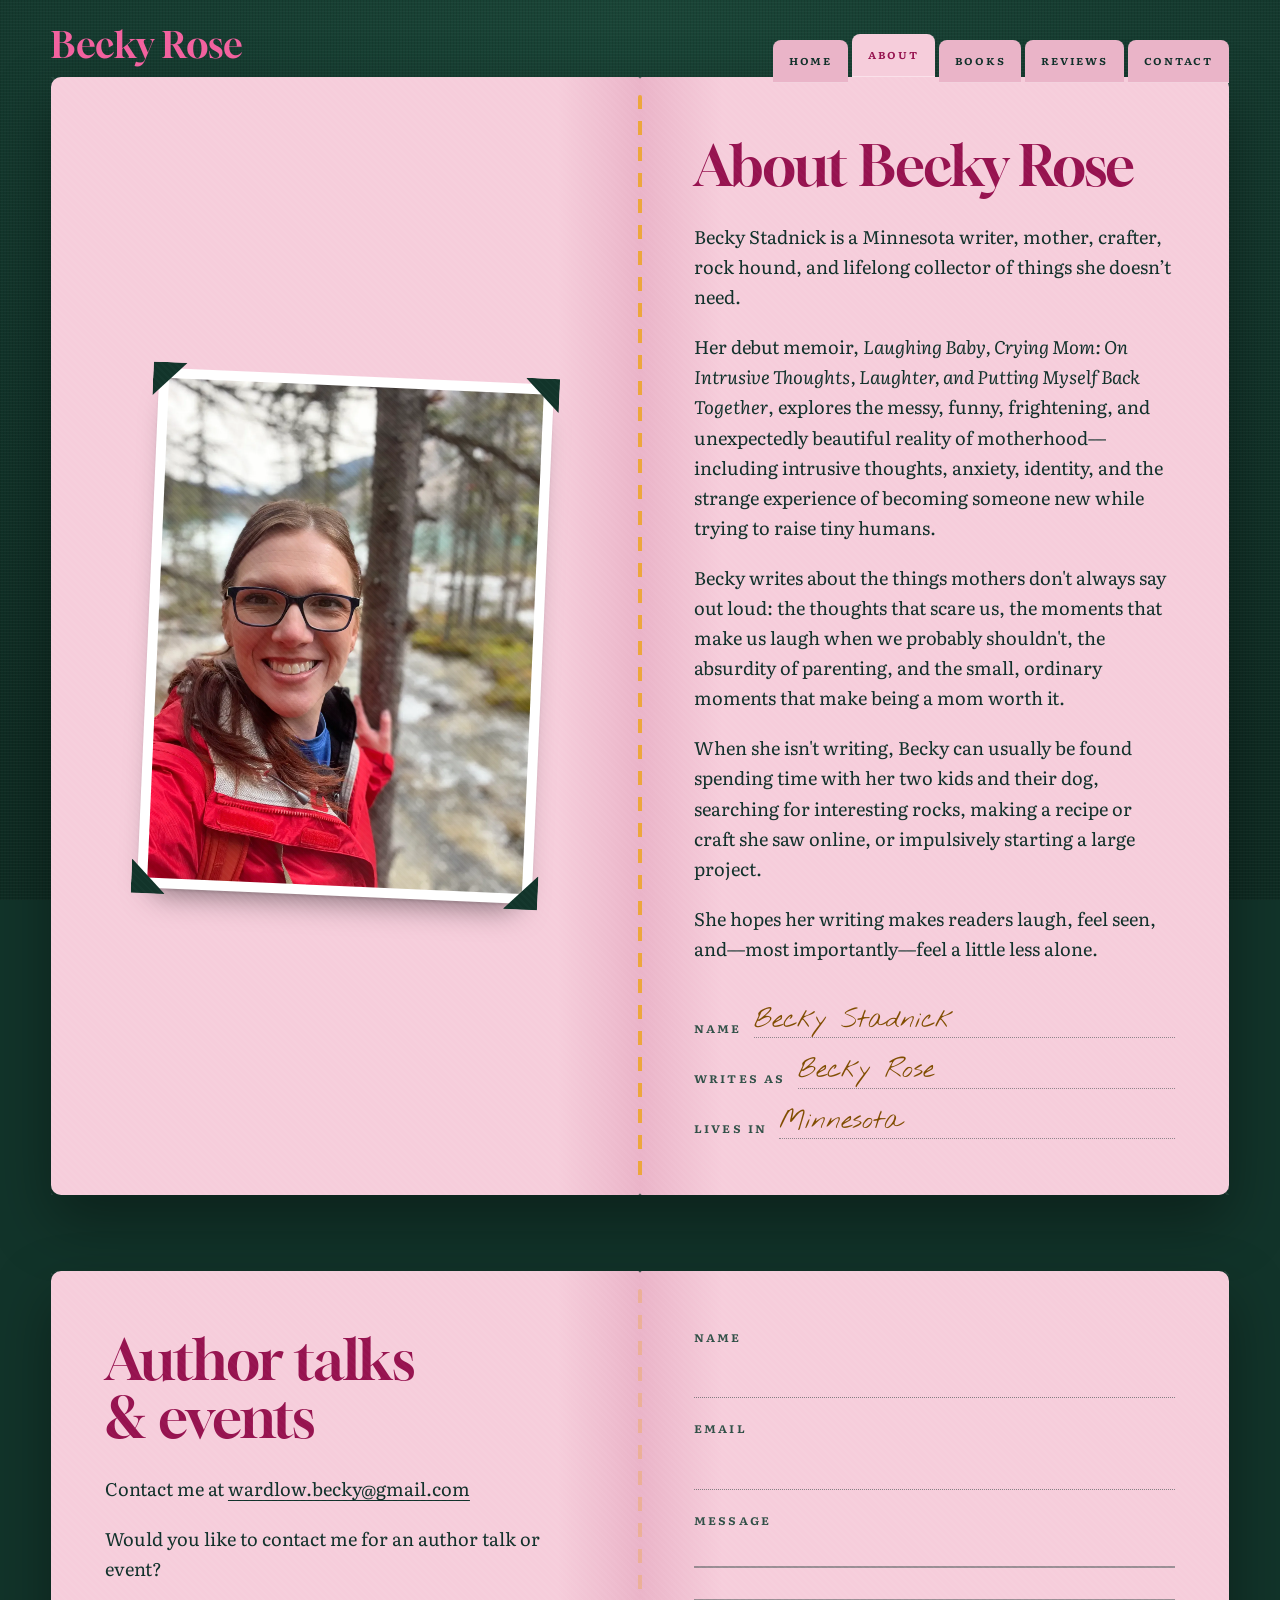
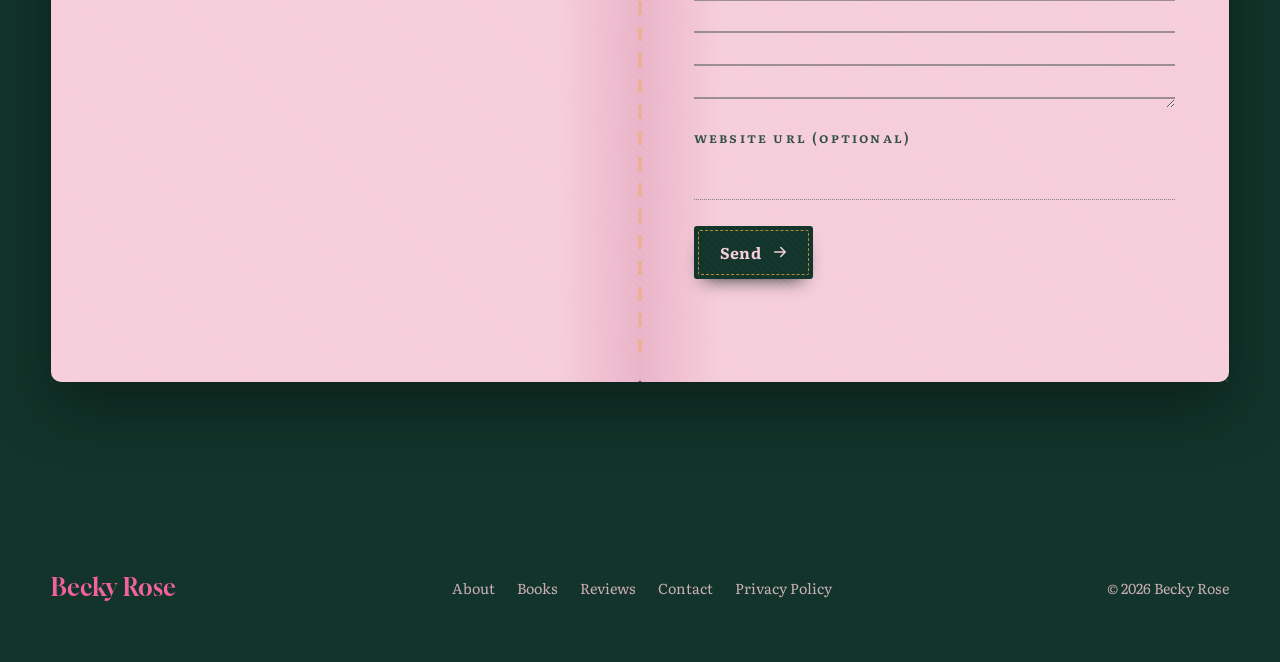
==== about.html @ a7c7b1b5 "Redesign Becky Rose author site as a baby-book world Static HTML/CSS rebuild of writerbeckyrose.com:" ====
<!doctype html>
<html lang="en">
<head>
  <meta charset="utf-8">
  <meta name="viewport" content="width=device-width, initial-scale=1">
  <title>About | Becky Rose</title>
  <meta name="description" content="Becky Stadnick is a Minnesota writer, mother, crafter, rock hound, and lifelong collector of things she doesn’t need.">
  <meta name="theme-color" content="#12342a">
  <meta property="og:title" content="About | Becky Rose">
  <meta property="og:description" content="Becky Stadnick is a Minnesota writer, mother, crafter, rock hound, and lifelong collector of things she doesn’t need.">
  <meta property="og:image" content="assets/cover.webp">
  <link rel="icon" href="assets/favicon.svg" type="image/svg+xml">
  <link rel="preconnect" href="https://fonts.googleapis.com">
  <link rel="preconnect" href="https://fonts.gstatic.com" crossorigin>
  <link href="https://fonts.googleapis.com/css2?family=Gloock&family=Literata:ital,opsz,wght@0,7..72,400;0,7..72,600;0,7..72,700;1,7..72,400&family=Nothing+You+Could+Do&display=swap" rel="stylesheet">
  <link rel="stylesheet" href="styles.css">
  <script>document.documentElement.classList.add("js")</script>
</head>
<body>
  <a class="skip" href="#main">Skip to content</a>
  <header class="site-head">
    <a class="stamp" href="index.html">Becky Rose</a>
    <nav aria-label="Main">
      <button class="menu-btn" aria-expanded="false" aria-controls="site-tabs"><svg viewBox="0 0 24 24" fill="none" stroke="currentColor" stroke-width="2" stroke-linecap="round" aria-hidden="true"><path d="M4 7h16M4 12h16M4 17h16"/></svg>Menu</button>
      <ul class="tabs" id="site-tabs">
        <li><a href="index.html">Home</a></li>
        <li><a href="about.html" aria-current="page">About</a></li>
        <li><a href="books.html">Books</a></li>
        <li><a href="reviews.html">Reviews</a></li>
        <li><a href="contact.html">Contact</a></li>
      </ul>
    </nav>
  </header>
  <main id="main">
    <div class="album">

      <section class="spread mother" aria-labelledby="about-title">
        <div class="page page--left">
          <div>
            <div class="tipped settle"><span class="corner corner--tl"></span><span class="corner corner--tr"></span><span class="corner corner--bl"></span><span class="corner corner--br"></span>
              <img src="assets/becky.webp" width="1350" height="1800" alt="Becky Rose smiling in a red rain jacket beside a tree, with a river and mountains behind her." fetchpriority="high">
            </div>
          </div>
        </div>
        <div class="page page--right prose">
          <h1 class="page-title" id="about-title">About Becky Rose</h1>
          <p>Becky Stadnick is a Minnesota writer, mother, crafter, rock hound, and lifelong collector of things she doesn’t need.</p>
          <p>Her debut memoir, <cite>Laughing Baby, Crying Mom: On Intrusive Thoughts, Laughter, and Putting Myself Back Together</cite>, explores the messy, funny, frightening, and unexpectedly beautiful reality of motherhood—including intrusive thoughts, anxiety, identity, and the strange experience of becoming someone new while trying to raise tiny humans.</p>
          <p>Becky writes about the things mothers don't always say out loud: the thoughts that scare us, the moments that make us laugh when we probably shouldn't, the absurdity of parenting, and the small, ordinary moments that make being a mom worth it.</p>
          <p>When she isn't writing, Becky can usually be found spending time with her two kids and their dog, searching for interesting rocks, making a recipe or craft she saw online, or impulsively starting a large project.</p>
          <p>She hopes her writing makes readers laugh, feel seen, and—most importantly—feel a little less alone.</p>
          <div class="fact-list">
            <div class="field"><span class="label">Name</span><span class="line"><span class="hand write-in" data-delay="200">Becky Stadnick</span></span></div>
            <div class="field"><span class="label">Writes as</span><span class="line"><span class="hand write-in" data-delay="500">Becky Rose</span></span></div>
            <div class="field"><span class="label">Lives in</span><span class="line"><span class="hand write-in" data-delay="800">Minnesota</span></span></div>
          </div>
        </div>
      </section>

      <section class="spread write" aria-labelledby="write">
        <div class="page page--left prose">
          <h2 class="page-title" id="write">Author talks &amp; events</h2>
          <p>Contact me at <a href="mailto:wardlow.becky@gmail.com">wardlow.becky@gmail.com</a></p>
          <p>Would you like to contact me for an author talk or event?</p>
        </div>
        <div class="page page--right">
          <form class="form" data-placeholder action="#" method="post">
            <label><span class="label">Name</span><input type="text" name="name" autocomplete="name" required></label>
            <label><span class="label">Email</span><input type="email" name="email" autocomplete="email" required></label>
            <label><span class="label">Message</span><textarea name="message" rows="5" required></textarea></label>
            <label><span class="label">Website URL (optional)</span><input type="url" name="website" autocomplete="url"></label>
            <div class="actions" style="margin-top:8px">
              <button class="btn" type="submit">Send <svg viewBox="0 0 24 24" fill="none" stroke="currentColor" stroke-width="2" stroke-linecap="round" stroke-linejoin="round" aria-hidden="true"><path d="M5 12h14M13 6l6 6-6 6"/></svg></button>
            </div>
            <p class="form-status" role="status" aria-live="polite"></p>
          </form>
        </div>
      </section>
    </div>
  </main>
  <footer class="site-foot">
    <a class="stamp" href="index.html">Becky Rose</a>
    <nav aria-label="Footer">
      <a href="about.html">About</a>
      <a href="books.html">Books</a>
      <a href="reviews.html">Reviews</a>
      <a href="contact.html">Contact</a>
      <a href="privacy.html">Privacy Policy</a>
    </nav>
    <p>&copy; 2026 Becky Rose</p>
  </footer>
  <script src="main.js" defer></script>
</body>
</html>
---- styles.css ----
/* Becky Rose — "The Baby Book, Kept for Mom"
   Four inks: bookcloth green, foil pink, page blush, marigold yarn. */

:root {
  --cloth: #12342a;
  --cloth-deep: #0b1f19;
  --cloth-lift: #1a4537;
  --foil: #f2629f;
  --foil-deep: #96134f;
  --page: #f6cddb;
  --page-shade: #eab4c8;
  --yarn: #eda73c;
  --yarn-ink: #7f4c00; /* marigold yarn darkened for text: 4.5:1+ on --page */
  --ink: #10302a;
  --ink-soft: #2f4f46;

  --f-display: "Gloock", "Times New Roman", serif;
  --f-text: "Literata", Georgia, serif;
  --f-hand: "Nothing You Could Do", "Segoe Script", cursive;

  --gutter: clamp(16px, 4vw, 56px);
  --page-pad: clamp(24px, 4.2vw, 64px);
  --ease-out: cubic-bezier(0.16, 1, 0.3, 1);
  --shadow-page: 0 1px 0 rgba(255,255,255,.35) inset, 0 18px 40px -18px rgba(0,0,0,.55), 0 4px 10px -4px rgba(0,0,0,.35);
}

*, *::before, *::after { box-sizing: border-box; }

html {
  scrollbar-color: var(--foil) var(--cloth-deep);
  -webkit-text-size-adjust: 100%;
}

body {
  margin: 0;
  color: var(--ink);
  font-family: var(--f-text);
  font-size: clamp(1.02rem, 0.96rem + 0.25vw, 1.14rem);
  line-height: 1.65;
  background-color: var(--cloth);
  /* woven bookcloth grain */
  background-image:
    repeating-linear-gradient(0deg, rgba(255,255,255,.028) 0 1px, transparent 1px 3px),
    repeating-linear-gradient(90deg, rgba(0,0,0,.09) 0 1px, transparent 1px 3px),
    radial-gradient(120% 90% at 50% 0%, var(--cloth-lift), var(--cloth) 60%, #0f2c23);
  background-attachment: fixed;
  caret-color: var(--foil-deep);
  overflow-x: hidden;
}

::selection { background: var(--foil); color: #fff; }

img { max-width: 100%; display: block; }

a { color: inherit; text-underline-offset: .22em; text-decoration-thickness: 1px; }
a:hover { text-decoration-color: var(--foil); }

:focus-visible {
  outline: 2px dashed var(--yarn);
  outline-offset: 4px;
  border-radius: 2px;
}

.skip {
  position: absolute; left: 16px; top: -60px; z-index: 50;
  background: var(--yarn); color: var(--cloth-deep);
  padding: 10px 16px; font-weight: 600; border-radius: 3px;
  transition: top .2s var(--ease-out);
}
.skip:focus { top: 16px; }

/* ---------- Header: foil-stamped name + index tabs ---------- */

.site-head {
  position: relative;
  z-index: 10;
  display: flex;
  align-items: flex-end;
  justify-content: space-between;
  gap: 24px;
  max-width: 1320px;
  margin: 0 auto;
  padding: 26px var(--gutter) 0;
}

.stamp {
  font-family: var(--f-display);
  font-size: clamp(1.6rem, 1.2rem + 1.4vw, 2.3rem);
  line-height: 1;
  color: var(--foil);
  text-decoration: none;
  letter-spacing: .01em;
  padding-bottom: 14px;
}
.stamp:hover { color: var(--page); }

.tabs {
  display: flex;
  gap: 4px;
  list-style: none;
  margin: 0;
  padding: 0;
}
.tabs a {
  display: block;
  padding: 10px 16px 12px;
  font-size: .78rem;
  font-variant: all-small-caps;
  letter-spacing: .14em;
  font-weight: 600;
  text-decoration: none;
  color: var(--ink);
  background: var(--page-shade);
  border-radius: 8px 8px 0 0;
  box-shadow: 0 -1px 0 rgba(255,255,255,.4) inset;
  transform: translateY(6px);
  transition: transform .35s var(--ease-out), background .2s;
}
.tabs a:hover { transform: translateY(0); background: var(--page); }
.tabs a[aria-current="page"] {
  background: var(--page);
  transform: translateY(0);
  color: var(--foil-deep);
}

.menu-btn { display: none; }

/* ---------- Album + spreads ---------- */

main { position: relative; }

.album {
  position: relative;
  max-width: 1320px;
  margin: 0 auto;
  padding: 0 var(--gutter) clamp(48px, 8vw, 120px);
}

.spread {
  position: relative;
  display: grid;
  grid-template-columns: 1fr 1fr;
  margin-bottom: clamp(40px, 6vw, 88px);
  filter: drop-shadow(0 26px 30px rgba(0,0,0,.35));
}

.page {
  position: relative;
  background: var(--page);
  padding: var(--page-pad);
  min-width: 0;
}
.page::after { /* faint card tooth */
  content: "";
  position: absolute; inset: 0;
  pointer-events: none;
  background:
    repeating-linear-gradient(45deg, rgba(255,255,255,.07) 0 2px, transparent 2px 5px);
  mix-blend-mode: soft-light;
}
.page--left {
  border-radius: 10px 2px 2px 10px;
  background: linear-gradient(90deg, var(--page) 0%, var(--page) 86%, var(--page-shade) 100%);
}
.page--right {
  border-radius: 2px 10px 10px 2px;
  background: linear-gradient(270deg, var(--page) 0%, var(--page) 86%, var(--page-shade) 100%);
}
.page--full {
  grid-column: 1 / -1;
  border-radius: 10px;
}

/* The stitched spine — nothing hidden */
.spread::before {
  content: "";
  position: absolute;
  z-index: 3;
  top: 18px; bottom: 18px;
  left: 50%;
  width: 4px;
  margin-left: -2px;
  background: repeating-linear-gradient(180deg, var(--yarn) 0 14px, transparent 14px 26px);
  border-radius: 2px;
  opacity: .35;
  transition: opacity .8s var(--ease-out);
}
.spread.is-current::before { opacity: 1; }
.spread--single::before { display: none; }

/* ---------- Printed form system ---------- */

.label {
  display: block;
  font-family: var(--f-text);
  font-variant: all-small-caps;
  letter-spacing: .16em;
  font-weight: 600;
  font-size: .86rem;
  color: var(--ink-soft);
  margin: 0;
}

.field {
  display: grid;
  grid-template-columns: auto 1fr;
  align-items: end;
  gap: 12px;
  padding: 10px 0 2px;
}
.field .line {
  border-bottom: 1.5px dotted rgba(16,48,42,.45);
  min-height: 2.1em;
  display: flex;
  align-items: flex-end;
  padding-bottom: 2px;
}

.hand {
  font-family: var(--f-hand);
  color: var(--yarn-ink);
  font-size: 1.45em;
  line-height: 1.1;
  display: inline-block;
}

.page-title {
  font-family: var(--f-display);
  font-weight: 400;
  font-size: clamp(2.2rem, 1.6rem + 2.4vw, 3.6rem);
  line-height: 1.02;
  letter-spacing: -0.015em;
  color: var(--foil-deep);
  margin: 6px 0 28px;
  text-wrap: balance;
}

.prose p { margin: 0 0 1.1em; max-width: 64ch; }
.prose p:last-child { margin-bottom: 0; }
.prose .lede {
  font-size: 1.22em;
  line-height: 1.5;
  font-style: italic;
}

/* ---------- Buttons: stamped tabs ---------- */

.actions { display: flex; flex-wrap: wrap; gap: 14px 22px; align-items: center; margin-top: 34px; }

.btn {
  display: inline-flex;
  align-items: center;
  gap: 10px;
  font-family: var(--f-text);
  font-weight: 700;
  font-size: .98rem;
  letter-spacing: .02em;
  text-decoration: none;
  padding: 15px 24px 15px 26px;
  background: var(--cloth);
  color: var(--page);
  border-radius: 3px 3px 3px 3px;
  border: 0;
  cursor: pointer;
  box-shadow: 0 10px 18px -10px rgba(11,31,25,.9);
  position: relative;
  transition: transform .3s var(--ease-out), background .2s, box-shadow .3s var(--ease-out);
}
.btn::before { /* stitched edge */
  content: "";
  position: absolute; inset: 4px;
  border: 1.5px dashed rgba(237,167,60,.75);
  border-radius: 2px;
  pointer-events: none;
}
.btn svg { width: 18px; height: 18px; transition: transform .3s var(--ease-out); }
.btn:hover { background: var(--cloth-lift); transform: translateY(-2px); box-shadow: 0 16px 22px -12px rgba(11,31,25,.9); }
.btn:hover svg { transform: translateX(3px); }
.btn:active { transform: translateY(0); }

.btn--foil { background: var(--foil-deep); color: #fff; }
.btn--foil:hover { background: #bf2369; }

.link-hand {
  font-family: var(--f-hand);
  font-size: 1.35rem;
  color: var(--yarn-ink);
  text-decoration: underline;
  text-decoration-style: wavy;
  text-decoration-thickness: 1px;
  text-underline-offset: .3em;
}
.link-hand:hover { color: var(--ink); }

/* ---------- Photo corners + tipped-in images ---------- */

.tipped {
  position: relative;
  display: inline-block;
  background: #fff;
  padding: 10px;
  box-shadow: 0 2px 2px rgba(0,0,0,.08), 0 20px 30px -16px rgba(0,0,0,.5);
  transform: rotate(var(--tilt, -2deg));
}
.tipped img { width: 100%; height: auto; }
.corner {
  position: absolute;
  width: 34px; height: 34px;
  background: var(--cloth);
  z-index: 2;
}
.corner--tl { top: -6px; left: -6px; clip-path: polygon(0 0, 100% 0, 0 100%); }
.corner--tr { top: -6px; right: -6px; clip-path: polygon(0 0, 100% 0, 100% 100%); }
.corner--bl { bottom: -6px; left: -6px; clip-path: polygon(0 0, 0 100%, 100% 100%); }
.corner--br { bottom: -6px; right: -6px; clip-path: polygon(100% 0, 100% 100%, 0 100%); }

.caption {
  font-family: var(--f-hand);
  color: var(--ink-soft);
  font-size: 1.2rem;
  margin-top: 18px;
  text-align: center;
}

/* ---------- HOME: Arrival spread ---------- */

.arrival { min-height: min(820px, calc(100svh - 110px)); }
.arrival .page--left {
  display: grid;
  place-items: center;
  padding-block: clamp(36px, 5vw, 72px);
}
.arrival .page--left > div,
.mother .page--left > div { width: 100%; display: grid; justify-items: center; }
.arrival .tipped { width: min(380px, 78%); --tilt: -3deg; }

.arrival .page--right {
  display: flex;
  flex-direction: column;
  justify-content: center;
}

.arrival-form { display: grid; gap: 0; }
.arrival-form .field, .arrival-form .hook { max-width: 520px; }

.title-block { margin: 28px 0 8px; }
.title-script {
  display: block;
  font-family: var(--f-hand);
  color: var(--yarn-ink);
  font-size: clamp(2.3rem, 1.6rem + 2.6vw, 4.4rem);
  line-height: .9;
  transform: rotate(-3deg);
  transform-origin: left bottom;
  margin-left: -.05em;
}
.title-caps {
  display: block;
  font-family: var(--f-display);
  font-weight: 400;
  color: var(--foil-deep);
  font-size: clamp(3.4rem, 0.6rem + 8.2vw, 8.75rem);
  line-height: .86;
  letter-spacing: -0.025em;
  margin-top: 6px;
}
.title-sub {
  display: block;
  font-style: italic;
  font-size: clamp(1.05rem, .95rem + .4vw, 1.3rem);
  line-height: 1.4;
  margin-top: 18px;
  max-width: 30ch;
  color: var(--ink-soft);
}

.hook {
  margin: 22px 0 0;
  font-size: 1.08em;
  max-width: 46ch;
}

/* ---------- HOME: First words spread ---------- */

.nursery {
  position: relative;
  isolation: isolate;
  background: var(--cloth-deep);
  color: var(--page);
  overflow: hidden;
}
.nursery::before { /* the dim red nursery light */
  content: "";
  position: absolute;
  z-index: -1;
  width: 140%; aspect-ratio: 1;
  left: 50%; top: 60%;
  transform: translate(-50%, -50%);
  background: radial-gradient(closest-side, rgba(242,98,159,.42), rgba(150,19,79,.3) 45%, transparent 70%);
  animation: glow 7s ease-in-out infinite alternate;
}
.nursery::after { display: none; }
@keyframes glow {
  from { opacity: .75; transform: translate(-50%, -50%) scale(.96); }
  to   { opacity: 1;   transform: translate(-50%, -50%) scale(1.04); }
}
.nursery .label { color: rgba(246,205,219,.75); }
.nursery-quote {
  font-family: var(--f-display);
  font-weight: 400;
  font-size: clamp(1.8rem, 1.2rem + 2.2vw, 3rem);
  line-height: 1.12;
  letter-spacing: -0.01em;
  margin: 24px 0 0;
  text-wrap: balance;
}
.nursery-quote em { color: var(--foil); font-style: normal; }
.link-hand--night { color: var(--page); }
.link-hand--night:hover { color: var(--foil); }
.nursery .page--right, .nursery.page--right { background: var(--cloth-deep); }

.spread--words .page--right {
  display: flex; flex-direction: column; justify-content: flex-end;
  min-height: 100%;
}

/* ---------- Reviews: bilateral ---------- */

.said-head {
  grid-column: 1 / -1;
  text-align: center;
  padding: var(--page-pad) var(--page-pad) 0;
  background: var(--page);
  border-radius: 10px 10px 0 0;
  padding-bottom: 12px;
}
.said-head .page-title { margin-bottom: 0; }

.spread--said { grid-template-rows: auto 1fr; }
.spread--said::before { top: 150px; }
.spread--said .page--left { border-radius: 0 0 2px 10px; }
.spread--said .page--right { border-radius: 0 0 10px 2px; }

.review { margin: 0; display: flex; flex-direction: column; height: 100%; }
.review .mark {
  font-family: var(--f-display);
  font-size: 5rem;
  line-height: .6;
  color: var(--foil);
  height: .45em;
  display: block;
}
.review blockquote p { margin: 0; }
.review blockquote {
  margin: 0;
  font-size: clamp(1.1rem, 1rem + .45vw, 1.32rem);
  line-height: 1.55;
  font-style: italic;
}
.review figcaption {
  margin-top: auto;
  padding-top: 28px;
  display: flex;
  align-items: baseline;
  gap: 12px;
}
.review figcaption .hand { font-size: 1.9rem; }

.mood {
  font-variant: all-small-caps;
  letter-spacing: .16em;
  font-weight: 600;
  font-size: .86rem;
  color: var(--ink-soft);
}

/* ---------- Meet your mother ---------- */

.mother .page--left { display: grid; place-items: center; }
.mother .tipped { width: min(400px, 82%); --tilt: 2.5deg; }
.fact-list { margin: 26px 0 0; }

/* ---------- Write to me (form) ---------- */

.write .page--left .email {
  font-family: var(--f-hand);
  font-size: clamp(1.4rem, 1.1rem + 1vw, 2rem);
  color: var(--yarn-ink);
  word-break: break-word;
}

.form { display: grid; gap: 18px; }
.form label { display: grid; gap: 4px; }
.form input, .form textarea {
  font: inherit;
  font-family: var(--f-hand);
  font-size: 1.35rem;
  color: var(--yarn-ink);
  background: transparent;
  border: 0;
  border-bottom: 1.5px dotted rgba(16,48,42,.5);
  padding: 6px 2px 4px;
  border-radius: 0;
  width: 100%;
}
.form textarea {
  resize: vertical;
  min-height: 150px;
  line-height: 2.05rem;
  border-bottom: 0;
  background-image: repeating-linear-gradient(180deg, transparent 0 calc(2.05rem - 2px), rgba(16,48,42,.4) calc(2.05rem - 2px) 2.05rem);
  background-attachment: local;
}
.form input:focus, .form textarea:focus { outline: none; border-bottom-color: var(--foil-deep); border-bottom-style: solid; }
.form textarea:focus { background-image: repeating-linear-gradient(180deg, transparent 0 calc(2.05rem - 2px), rgba(168,25,90,.6) calc(2.05rem - 2px) 2.05rem); }
.form ::placeholder { color: rgba(47,79,70,.7); }
.form .note { font-size: .88rem; color: var(--ink-soft); margin: 0; }
.form-status {
  font-family: var(--f-hand);
  font-size: 1.4rem;
  color: var(--foil-deep);
  min-height: 1.4em;
  margin: 0;
}

/* ---------- Books shelf ---------- */

.shelf-item {
  display: grid;
  grid-template-columns: minmax(180px, 300px) 1fr;
  gap: clamp(28px, 5vw, 72px);
  align-items: center;
}
.shelf-item .tipped { --tilt: -2deg; width: 100%; }
.shelf-item h2 {
  font-family: var(--f-display);
  font-weight: 400;
  font-size: clamp(1.8rem, 1.3rem + 1.8vw, 2.8rem);
  line-height: 1.05;
  margin: 10px 0 18px;
  text-wrap: balance;
}
.shelf-item h2 { color: var(--foil-deep); }
.shelf-item h2 a { text-decoration: none; }
.shelf-item h2 a:hover { color: var(--ink); }

.retailers { display: flex; flex-wrap: wrap; gap: 10px; list-style: none; padding: 0; margin: 22px 0 0; }
.retailers a {
  display: inline-block;
  padding: 9px 16px;
  border: 1.5px dashed var(--ink-soft);
  border-radius: 3px;
  text-decoration: none;
  font-weight: 600;
  font-size: .92rem;
  transition: background .2s, color .2s, border-color .2s;
}
.retailers a:hover { background: var(--cloth); color: var(--page); border-color: var(--cloth); }

/* ---------- Privacy / long read ---------- */

.legal h2 {
  font-family: var(--f-display);
  font-weight: 400;
  font-size: 1.55rem;
  margin: 2.2em 0 .5em;
}
.legal h3 { font-size: 1.05rem; margin: 1.6em 0 .4em; }
.legal ul { padding-left: 1.2em; max-width: 64ch; }
.legal li { margin-bottom: .45em; }
.legal li::marker { color: var(--foil-deep); }

/* ---------- Footer ---------- */

.site-foot {
  max-width: 1320px;
  margin: 0 auto;
  padding: 0 var(--gutter) 48px;
  display: flex;
  flex-wrap: wrap;
  gap: 12px 28px;
  justify-content: space-between;
  align-items: center;
  color: rgba(246,205,219,.8);
  font-size: .9rem;
}
.site-foot .stamp { font-size: 1.5rem; padding: 0; }
.site-foot nav { display: flex; gap: 22px; flex-wrap: wrap; }
.site-foot a { text-decoration: none; }
.site-foot a:hover { color: var(--foil); }

/* ---------- Motion: handwriting writes itself in ---------- */

.js .write-in {
  clip-path: inset(-20% 100% -20% 0);
  transition: clip-path 1.4s var(--ease-out);
}
.js .write-in.is-in { clip-path: inset(-20% -5% -20% 0); }

.js .settle {
  opacity: 0;
  transform: translateY(18px) rotate(var(--tilt, 0deg));
  transition: opacity .9s var(--ease-out), transform 1.1s var(--ease-out);
}
.js .settle.is-in { opacity: 1; transform: translateY(0) rotate(var(--tilt, 0deg)); }

@media (prefers-reduced-motion: reduce) {
  .js .write-in, .js .settle { clip-path: none; opacity: 1; transform: rotate(var(--tilt, 0deg)); transition: none; }
  .nursery::before { animation: none; }
  .tabs a, .btn, .btn svg { transition: none; }
}

/* ---------- Responsive ---------- */

@media (max-width: 900px) {
  .spread { grid-template-columns: 1fr; }
  .spread::before {
    top: 50%; bottom: auto;
    left: 18px; right: 18px;
    width: auto; height: 4px;
    margin: 0;
    background: repeating-linear-gradient(90deg, var(--yarn) 0 14px, transparent 14px 26px);
  }
  .page--left { border-radius: 10px 10px 2px 2px; background: linear-gradient(180deg, var(--page) 0 90%, var(--page-shade)); }
  .page--right { border-radius: 2px 2px 10px 10px; background: linear-gradient(0deg, var(--page) 0 90%, var(--page-shade)); }
  .nursery.page--right, .nursery .page--right { background: var(--cloth-deep); }
  .arrival { min-height: 0; }
  .arrival .page--left { order: 2; border-radius: 2px 2px 10px 10px; }
  .arrival .page--right { order: 1; border-radius: 10px 10px 2px 2px; }
  .arrival::before { display: none; }
  .spread--said::before, .spread--words::before, .mother::before, .write::before { display: none; }
  .spread--said { grid-template-rows: auto; }
  .spread--said .page--left, .spread--said .page--right { background: var(--page); }
  .spread--said .page--left { border-radius: 0; }
  .spread--said .page--right { border-radius: 0 0 10px 10px; padding-top: 0; }
  .shelf-item { grid-template-columns: 1fr; }
  .shelf-item .tipped { max-width: 280px; }
}

@media (max-width: 760px) {
  .site-head { align-items: center; padding-bottom: 14px; }
  .stamp { padding-bottom: 0; }
  .menu-btn {
    display: inline-flex; align-items: center; gap: 8px;
    background: var(--page); color: var(--ink);
    border: 0; border-radius: 4px;
    padding: 10px 14px;
    font: 600 .82rem var(--f-text);
    font-variant: all-small-caps; letter-spacing: .14em;
    cursor: pointer;
  }
  .menu-btn svg { width: 18px; height: 18px; }
  .tabs {
    position: absolute;
    top: 100%; left: var(--gutter); right: var(--gutter);
    flex-direction: column;
    gap: 0;
    background: var(--page);
    border-radius: 6px;
    padding: 8px;
    box-shadow: var(--shadow-page);
    display: none;
  }
  .tabs.is-open { display: flex; }
  .tabs a { transform: none; background: transparent; border-radius: 4px; font-size: .95rem; padding: 12px 14px; }
  .tabs a[aria-current="page"] { background: var(--page-shade); }
  .field { grid-template-columns: 1fr; gap: 0; }
  .site-foot { flex-direction: column; align-items: flex-start; }
}
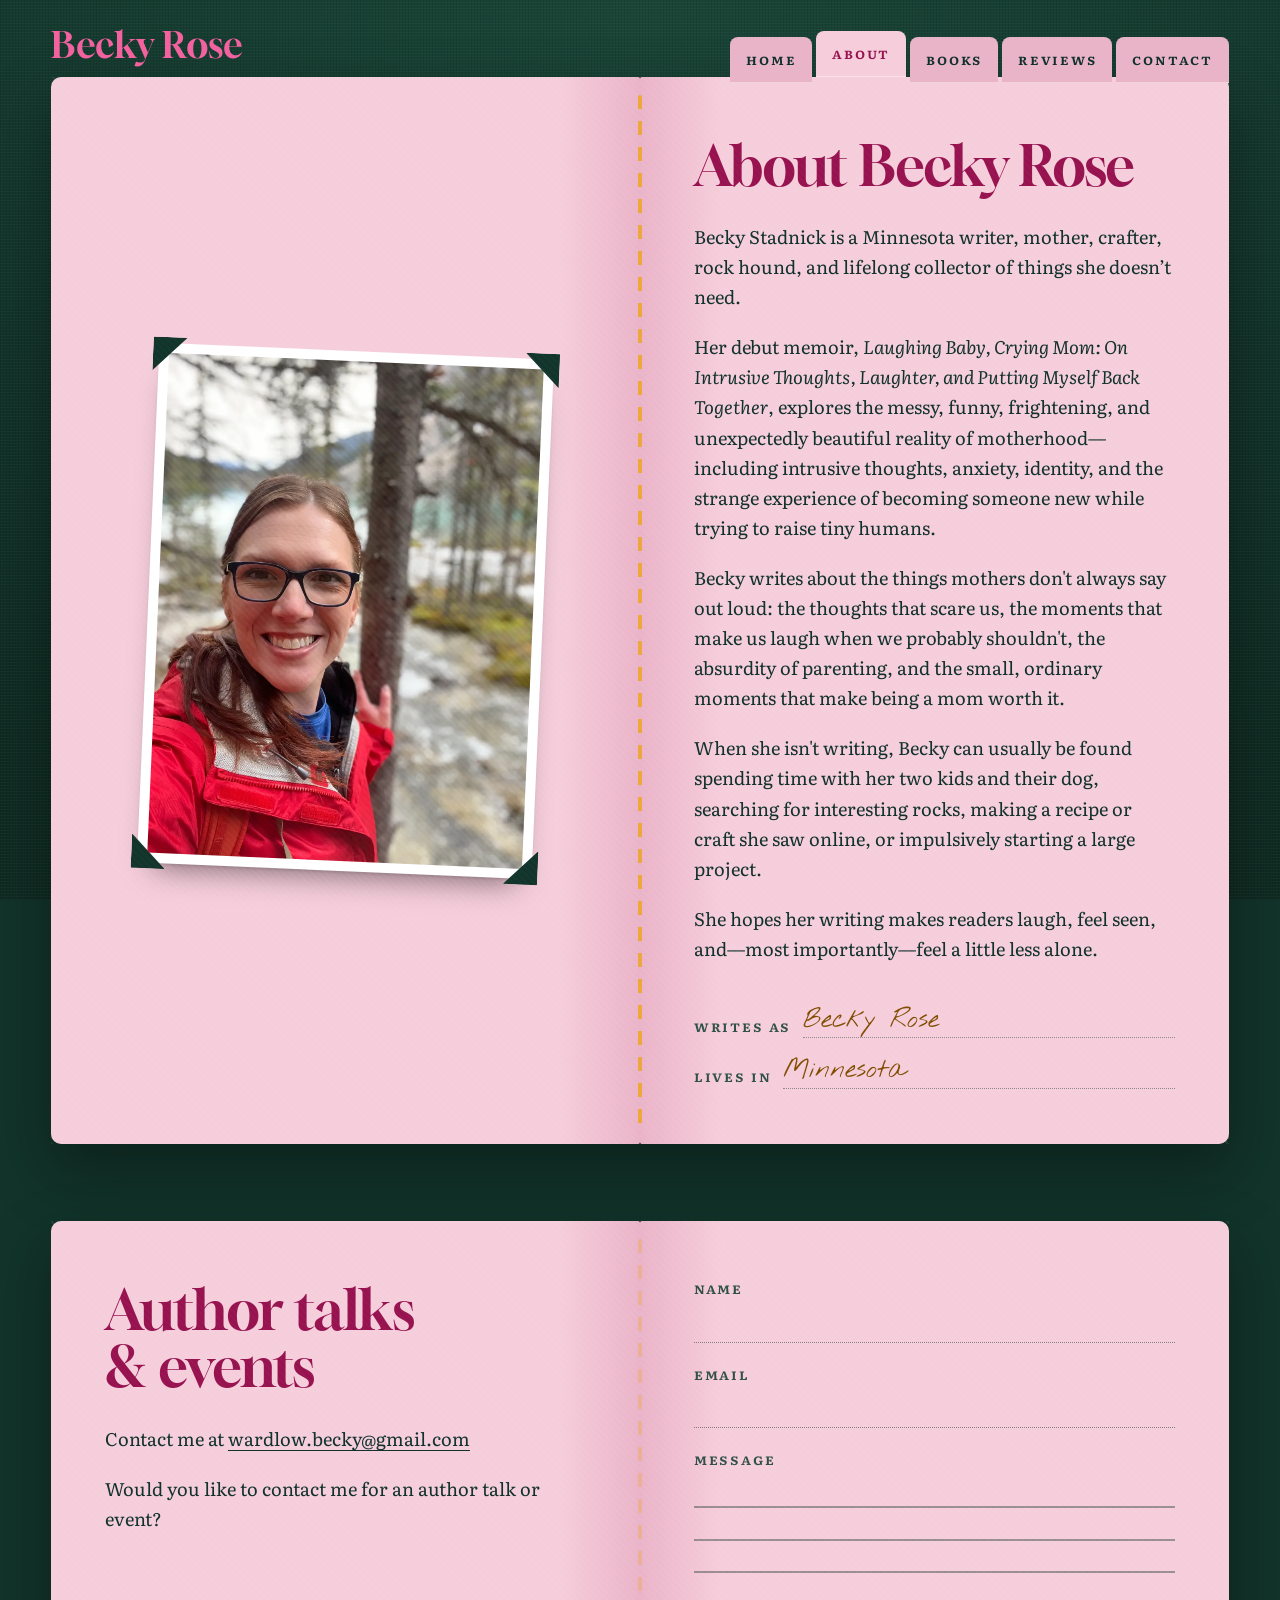
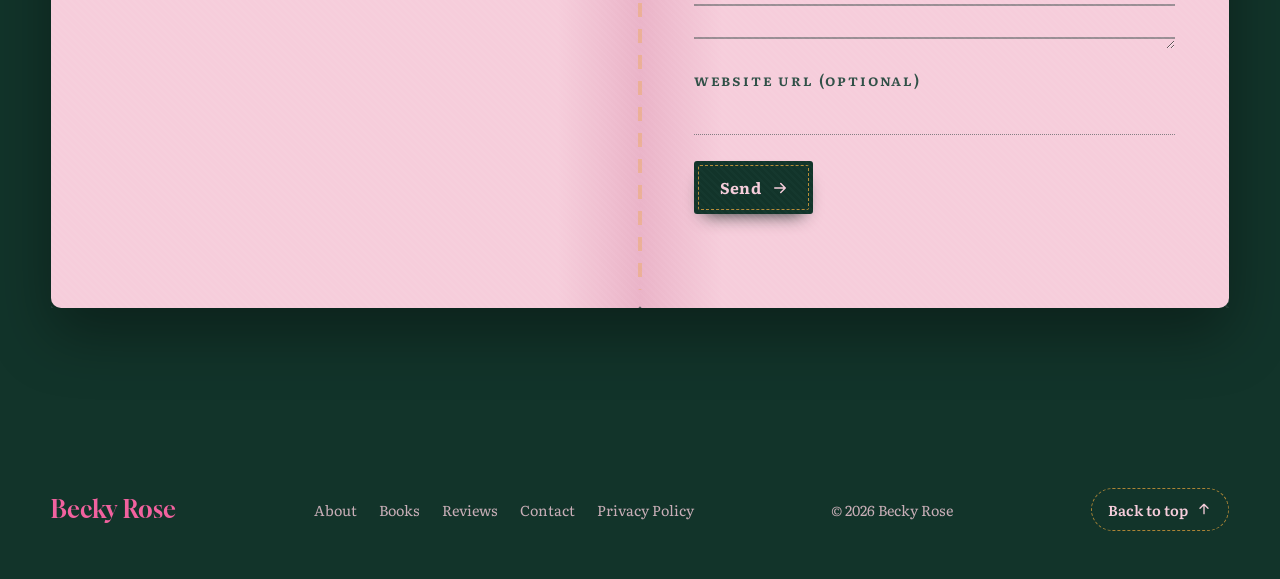
==== commit 69911a67: "Polish design: reviews, fonts, hero, share card - Smooth open/close animation for the mobile menu - " ====
--- a/about.html
+++ b/about.html
@@ -8,7 +8,13 @@
   <meta name="theme-color" content="#12342a">
   <meta property="og:title" content="About | Becky Rose">
   <meta property="og:description" content="Becky Stadnick is a Minnesota writer, mother, crafter, rock hound, and lifelong collector of things she doesn’t need.">
-  <meta property="og:image" content="assets/cover.webp">
+  <meta property="og:image" content="https://mantistmd1.github.io/becky-rose-website/assets/share.jpg">
+  <meta property="og:image:width" content="1200">
+  <meta property="og:image:height" content="630">
+  <meta property="og:image:alt" content="Laughing Baby, Crying Mom, a memoir by Becky Rose. Out now.">
+  <meta property="og:url" content="https://mantistmd1.github.io/becky-rose-website/about.html">
+  <meta property="og:type" content="website">
+  <meta name="twitter:card" content="summary_large_image">
   <link rel="icon" href="assets/favicon.svg" type="image/svg+xml">
   <link rel="preconnect" href="https://fonts.googleapis.com">
   <link rel="preconnect" href="https://fonts.gstatic.com" crossorigin>
@@ -16,7 +22,7 @@
   <link rel="stylesheet" href="styles.css">
   <script>document.documentElement.classList.add("js")</script>
 </head>
-<body>
+<body id="top">
   <a class="skip" href="#main">Skip to content</a>
   <header class="site-head">
     <a class="stamp" href="index.html">Becky Rose</a>
@@ -50,9 +56,8 @@
           <p>When she isn't writing, Becky can usually be found spending time with her two kids and their dog, searching for interesting rocks, making a recipe or craft she saw online, or impulsively starting a large project.</p>
           <p>She hopes her writing makes readers laugh, feel seen, and—most importantly—feel a little less alone.</p>
           <div class="fact-list">
-            <div class="field"><span class="label">Name</span><span class="line"><span class="hand write-in" data-delay="200">Becky Stadnick</span></span></div>
-            <div class="field"><span class="label">Writes as</span><span class="line"><span class="hand write-in" data-delay="500">Becky Rose</span></span></div>
-            <div class="field"><span class="label">Lives in</span><span class="line"><span class="hand write-in" data-delay="800">Minnesota</span></span></div>
+            <div class="field"><span class="label">Writes as</span><span class="line"><span class="hand write-in" data-delay="200">Becky Rose</span></span></div>
+            <div class="field"><span class="label">Lives in</span><span class="line"><span class="hand write-in" data-delay="500">Minnesota</span></span></div>
           </div>
         </div>
       </section>
@@ -88,6 +93,7 @@
       <a href="privacy.html">Privacy Policy</a>
     </nav>
     <p>&copy; 2026 Becky Rose</p>
+    <a class="to-top" href="#top">Back to top <svg viewBox="0 0 24 24" fill="none" stroke="currentColor" stroke-width="2" stroke-linecap="round" stroke-linejoin="round" aria-hidden="true"><path d="M12 19V5M6 11l6-6 6 6"/></svg></a>
   </footer>
   <script src="main.js" defer></script>
 </body>
--- a/styles.css
+++ b/styles.css
@@ -104,9 +104,9 @@
 .tabs a {
   display: block;
   padding: 10px 16px 12px;
-  font-size: .78rem;
+  font-size: .92rem;
   font-variant: all-small-caps;
-  letter-spacing: .14em;
+  letter-spacing: .12em;
   font-weight: 600;
   text-decoration: none;
   color: var(--ink);
@@ -188,15 +188,58 @@
 .spread.is-current::before { opacity: 1; }
 .spread--single::before { display: none; }
 
+/* "Out now!" sticker pressed onto the cover */
+.sticker {
+  position: absolute;
+  z-index: 3;
+  top: 63%;
+  right: -38px;
+  width: clamp(88px, 7vw + 30px, 116px);
+  aspect-ratio: 1;
+  display: grid;
+  place-content: center;
+  text-align: center;
+  border-radius: 50%;
+  color: #fff;
+  background:
+    radial-gradient(circle at 32% 26%, rgba(255,255,255,.28), transparent 46%),
+    var(--foil-deep);
+  box-shadow:
+    inset 0 0 0 6px var(--foil-deep),
+    inset 0 0 0 8px rgba(255,255,255,.55),
+    0 3px 4px rgba(0,0,0,.18),
+    0 14px 20px -10px rgba(0,0,0,.55);
+  transform: rotate(12deg);
+  line-height: 1;
+}
+.sticker-small {
+  font-family: var(--f-text);
+  font-weight: 600;
+  font-variant: all-small-caps;
+  letter-spacing: .14em;
+  font-size: clamp(.95rem, .6rem + .5vw, 1.15rem);
+}
+.sticker-big {
+  font-family: var(--f-display);
+  font-size: clamp(1.6rem, 1rem + 1vw, 2.1rem);
+  margin-top: 2px;
+}
+.js .settle .sticker {
+  opacity: 0;
+  transform: rotate(24deg) scale(1.35);
+  transition: opacity .35s ease .7s, transform .55s cubic-bezier(.34,1.56,.64,1) .7s;
+}
+.js .settle.is-in .sticker { opacity: 1; transform: rotate(12deg) scale(1); }
+
 /* ---------- Printed form system ---------- */
 
 .label {
   display: block;
   font-family: var(--f-text);
   font-variant: all-small-caps;
-  letter-spacing: .16em;
+  letter-spacing: .12em;
   font-weight: 600;
-  font-size: .86rem;
+  font-size: .95rem;
   color: var(--ink-soft);
   margin: 0;
 }
@@ -282,13 +325,13 @@
 .btn--foil:hover { background: #bf2369; }
 
 .link-hand {
-  font-family: var(--f-hand);
-  font-size: 1.35rem;
-  color: var(--yarn-ink);
+  font-family: var(--f-text);
+  font-weight: 600;
+  font-size: 1rem;
+  color: var(--foil-deep);
   text-decoration: underline;
-  text-decoration-style: wavy;
-  text-decoration-thickness: 1px;
-  text-underline-offset: .3em;
+  text-decoration-thickness: 1.5px;
+  text-underline-offset: .28em;
 }
 .link-hand:hover { color: var(--ink); }
 
@@ -380,6 +423,19 @@
   max-width: 46ch;
 }
 
+/* Desktop: keep the whole hero inside one screen, sizing by height as well as width */
+@media (min-width: 901px) {
+  .arrival { min-height: min(720px, calc(100svh - 96px)); }
+  .arrival .page--left { padding-block: clamp(28px, 4vh, 56px); }
+  .arrival .page--right { padding-block: clamp(32px, 5vh, 64px); }
+  .arrival .tipped { width: min(340px, 70%, 50vh); }
+  .arrival .title-block { margin: 18px 0 6px; }
+  .arrival .title-script { font-size: min(clamp(2.2rem, 1.4rem + 2vw, 3.6rem), 7vh); }
+  .arrival .title-caps { font-size: min(clamp(3.4rem, 0.6rem + 6.4vw, 7rem), 12.5vh); }
+  .arrival .title-sub { margin-top: 12px; }
+  .arrival .hook { margin-top: 16px; }
+}
+
 /* ---------- HOME: First words spread ---------- */
 
 .nursery {
@@ -436,10 +492,36 @@
 }
 .said-head .page-title { margin-bottom: 0; }
 
-.spread--said { grid-template-rows: auto 1fr; }
+.spread--said { grid-template-rows: auto 1fr auto; }
+
+/* Two reviews per page: name right under each quote, a short marigold stitch between them */
+.spread--said .page { padding-top: clamp(20px, 2.6vw, 36px); padding-bottom: clamp(40px, 4.5vw, 64px); }
+.spread--said .review { height: auto; }
+.spread--said .review figcaption { margin-top: 0; padding-top: 16px; }
+.spread--said .review + .review { position: relative; margin-top: 52px; padding-top: 52px; }
+.spread--said .review + .review::before {
+  content: "";
+  position: absolute;
+  top: 0; left: 0;
+  width: 62px; height: 3px;
+  border-radius: 2px;
+  background: repeating-linear-gradient(90deg, var(--yarn) 0 10px, transparent 10px 18px);
+}
 .spread--said::before { top: 150px; }
-.spread--said .page--left { border-radius: 0 0 2px 10px; }
-.spread--said .page--right { border-radius: 0 0 10px 2px; }
+.spread--said .page--left, .spread--said .page--right { border-radius: 0; }
+
+/* Link out to more reader reviews on Goodreads */
+.said-more {
+  position: relative;
+  z-index: 3;
+  grid-column: 1 / -1;
+  text-align: center;
+  background: var(--page-shade);
+  border-radius: 0 0 10px 10px;
+  padding: clamp(26px, 3.5vw, 40px) var(--page-pad);
+}
+.said-more p { margin: 0; color: var(--ink-soft); }
+.said-more .actions { justify-content: center; margin-top: 18px; }
 
 .review { margin: 0; display: flex; flex-direction: column; height: 100%; }
 .review .mark {
@@ -454,8 +536,7 @@
 .review blockquote {
   margin: 0;
   font-size: clamp(1.1rem, 1rem + .45vw, 1.32rem);
-  line-height: 1.55;
-  font-style: italic;
+  line-height: 1.6;
 }
 .review figcaption {
   margin-top: auto;
@@ -468,9 +549,9 @@
 
 .mood {
   font-variant: all-small-caps;
-  letter-spacing: .16em;
+  letter-spacing: .12em;
   font-weight: 600;
-  font-size: .86rem;
+  font-size: .95rem;
   color: var(--ink-soft);
 }
 
@@ -483,9 +564,10 @@
 /* ---------- Write to me (form) ---------- */
 
 .write .page--left .email {
-  font-family: var(--f-hand);
-  font-size: clamp(1.4rem, 1.1rem + 1vw, 2rem);
-  color: var(--yarn-ink);
+  font-family: var(--f-text);
+  font-weight: 600;
+  font-size: clamp(1.1rem, 0.95rem + 0.6vw, 1.4rem);
+  color: var(--foil-deep);
   word-break: break-word;
 }
 
@@ -493,9 +575,8 @@
 .form label { display: grid; gap: 4px; }
 .form input, .form textarea {
   font: inherit;
-  font-family: var(--f-hand);
-  font-size: 1.35rem;
-  color: var(--yarn-ink);
+  font-size: 1.05rem;
+  color: var(--ink);
   background: transparent;
   border: 0;
   border-bottom: 1.5px dotted rgba(16,48,42,.5);
@@ -516,8 +597,8 @@
 .form ::placeholder { color: rgba(47,79,70,.7); }
 .form .note { font-size: .88rem; color: var(--ink-soft); margin: 0; }
 .form-status {
-  font-family: var(--f-hand);
-  font-size: 1.4rem;
+  font-weight: 600;
+  font-size: 1rem;
   color: var(--foil-deep);
   min-height: 1.4em;
   margin: 0;
@@ -589,6 +670,26 @@
 .site-foot a { text-decoration: none; }
 .site-foot a:hover { color: var(--foil); }
 
+.site-foot p { margin: 0; }
+.to-top {
+  display: inline-flex; align-items: center; gap: 8px;
+  padding: 9px 16px;
+  border: 1.5px dashed rgba(237,167,60,.7);
+  border-radius: 999px;
+  color: var(--page);
+  font-weight: 600;
+  font-size: .9rem;
+  transition: color .2s, border-color .2s, transform .3s var(--ease-out);
+}
+.to-top svg { width: 16px; height: 16px; transition: transform .3s var(--ease-out); }
+.site-foot .to-top:hover { color: var(--yarn); border-color: var(--yarn); }
+.to-top:hover svg { transform: translateY(-3px); }
+.to-top:focus-visible { outline: 2px solid var(--yarn); outline-offset: 3px; }
+
+@media (prefers-reduced-motion: no-preference) {
+  html { scroll-behavior: smooth; }
+}
+
 /* ---------- Motion: handwriting writes itself in ---------- */
 
 .js .write-in {
@@ -605,6 +706,7 @@
 .js .settle.is-in { opacity: 1; transform: translateY(0) rotate(var(--tilt, 0deg)); }
 
 @media (prefers-reduced-motion: reduce) {
+  .js .settle .sticker { opacity: 1; transform: rotate(12deg); transition: none; }
   .js .write-in, .js .settle { clip-path: none; opacity: 1; transform: rotate(var(--tilt, 0deg)); transition: none; }
   .nursery::before { animation: none; }
   .tabs a, .btn, .btn svg { transition: none; }
@@ -632,7 +734,15 @@
   .spread--said { grid-template-rows: auto; }
   .spread--said .page--left, .spread--said .page--right { background: var(--page); }
   .spread--said .page--left { border-radius: 0; }
-  .spread--said .page--right { border-radius: 0 0 10px 10px; padding-top: 0; }
+  .spread--said .page--right { border-radius: 0; padding-top: 0; }
+  .spread--said .page--left { padding-bottom: 0; }
+  .spread--said .page--right { margin-top: -1px; }
+  .spread--said .page--right > .review:first-child { position: relative; margin-top: 52px; padding-top: 52px; }
+  .spread--said .page--right > .review:first-child::before {
+    content: ""; position: absolute; top: 0; left: 0;
+    width: 62px; height: 3px; border-radius: 2px;
+    background: repeating-linear-gradient(90deg, var(--yarn) 0 10px, transparent 10px 18px);
+  }
   .shelf-item { grid-template-columns: 1fr; }
   .shelf-item .tipped { max-width: 280px; }
 }
@@ -645,8 +755,8 @@
     background: var(--page); color: var(--ink);
     border: 0; border-radius: 4px;
     padding: 10px 14px;
-    font: 600 .82rem var(--f-text);
-    font-variant: all-small-caps; letter-spacing: .14em;
+    font: 600 .92rem var(--f-text);
+    font-variant: all-small-caps; letter-spacing: .12em;
     cursor: pointer;
   }
   .menu-btn svg { width: 18px; height: 18px; }
@@ -659,11 +769,44 @@
     border-radius: 6px;
     padding: 8px;
     box-shadow: var(--shadow-page);
-    display: none;
+    display: flex;
+    /* Closed: folded up just under the button, hidden from clicks and focus */
+    opacity: 0;
+    visibility: hidden;
+    transform: translateY(-10px) scaleY(.94);
+    transform-origin: top center;
+    transition: opacity .2s ease, transform .28s var(--ease-out), visibility 0s linear .28s;
   }
-  .tabs.is-open { display: flex; }
+  .tabs.is-open {
+    opacity: 1;
+    visibility: visible;
+    transform: none;
+    transition: opacity .22s ease, transform .38s var(--ease-out), visibility 0s;
+  }
+  /* Links drop in one after another as the page unfolds */
+  .tabs li { opacity: 0; transform: translateY(-6px); transition: opacity .15s ease, transform .15s ease; }
+  .tabs.is-open li { opacity: 1; transform: none; transition: opacity .3s ease, transform .4s var(--ease-out); }
+  .tabs.is-open li:nth-child(2) { transition-delay: .04s; }
+  .tabs.is-open li:nth-child(3) { transition-delay: .08s; }
+  .tabs.is-open li:nth-child(4) { transition-delay: .12s; }
+  .tabs.is-open li:nth-child(5) { transition-delay: .16s; }
+  .tabs.is-open li:nth-child(6) { transition-delay: .20s; }
   .tabs a { transform: none; background: transparent; border-radius: 4px; font-size: .95rem; padding: 12px 14px; }
   .tabs a[aria-current="page"] { background: var(--page-shade); }
   .field { grid-template-columns: 1fr; gap: 0; }
   .site-foot { flex-direction: column; align-items: flex-start; }
 }
+
+@media (max-width: 760px) and (prefers-reduced-motion: reduce) {
+  .tabs, .tabs.is-open, .tabs li, .tabs.is-open li { transition: none; transform: none; }
+}
+
+/* Text for screen readers only */
+.visually-hidden {
+  position: absolute !important;
+  width: 1px; height: 1px;
+  margin: -1px; padding: 0; border: 0;
+  overflow: hidden;
+  clip: rect(0 0 0 0);
+  white-space: nowrap;
+}
